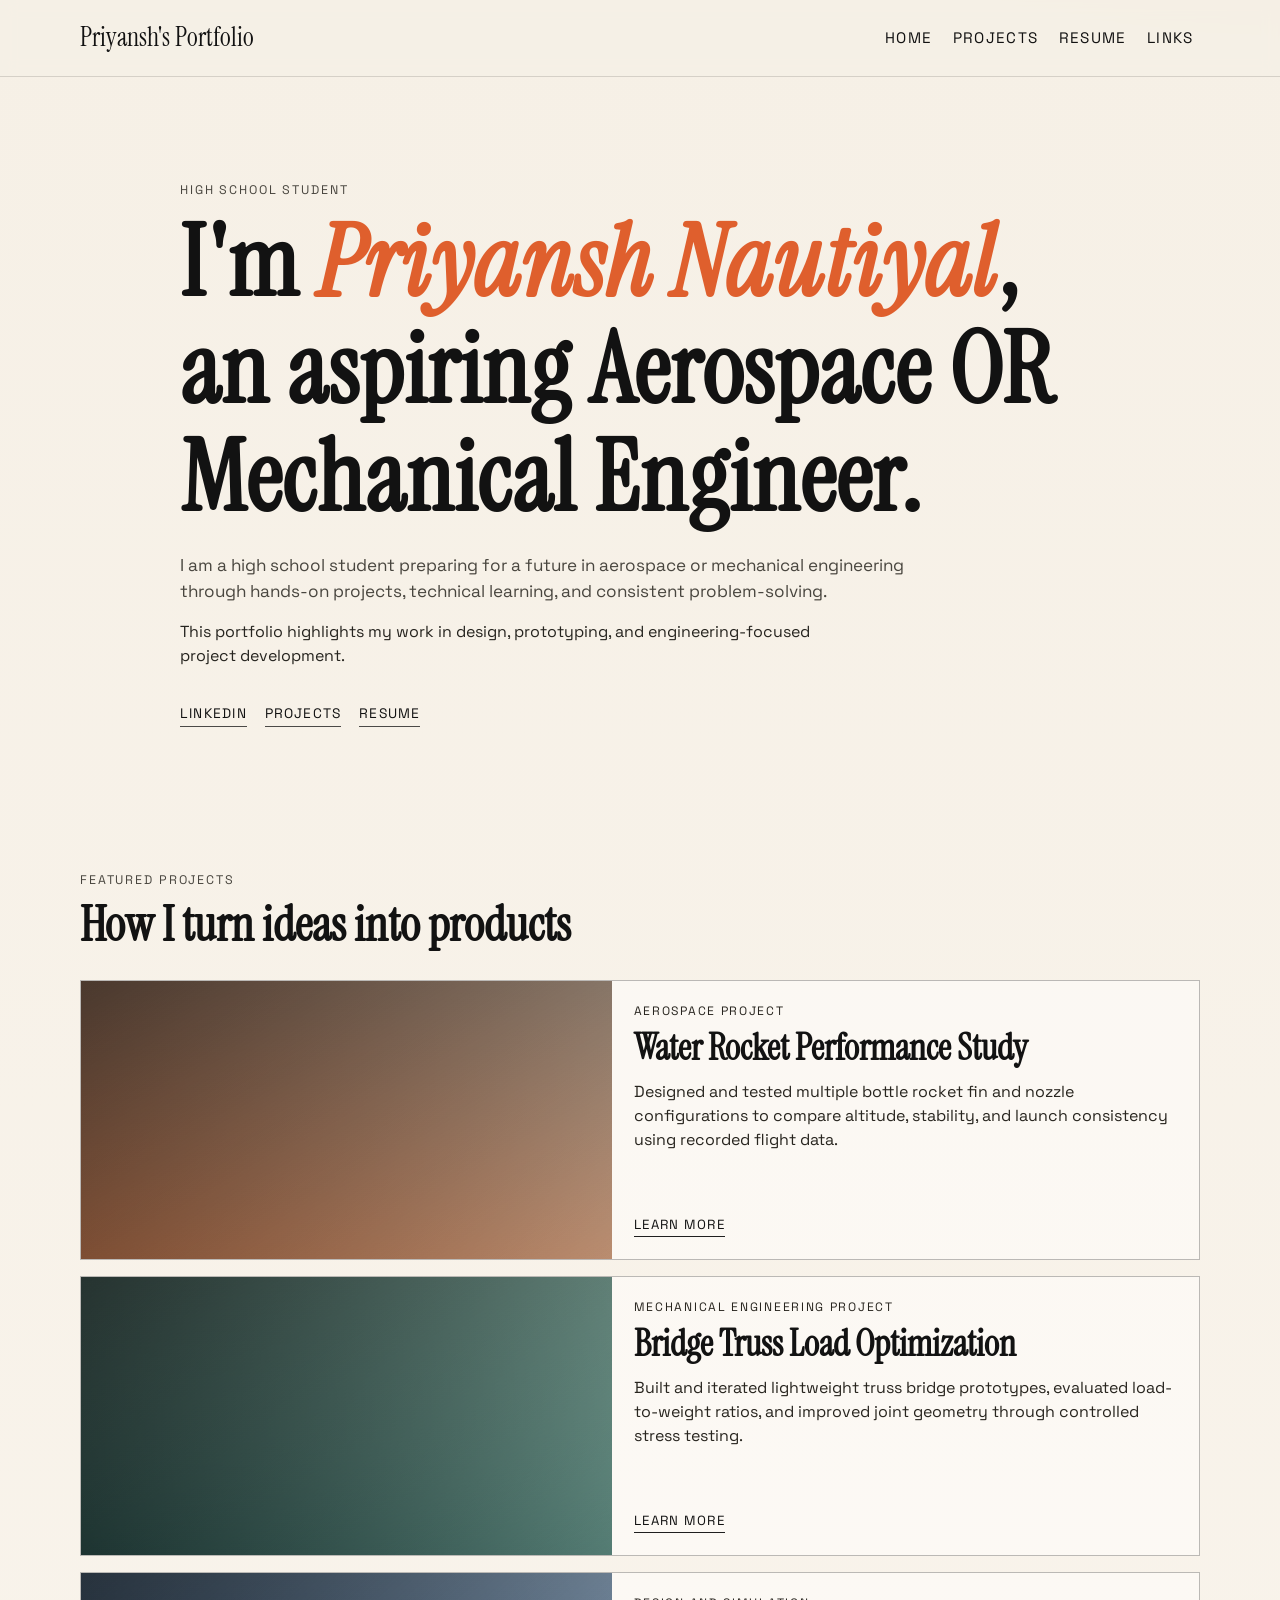
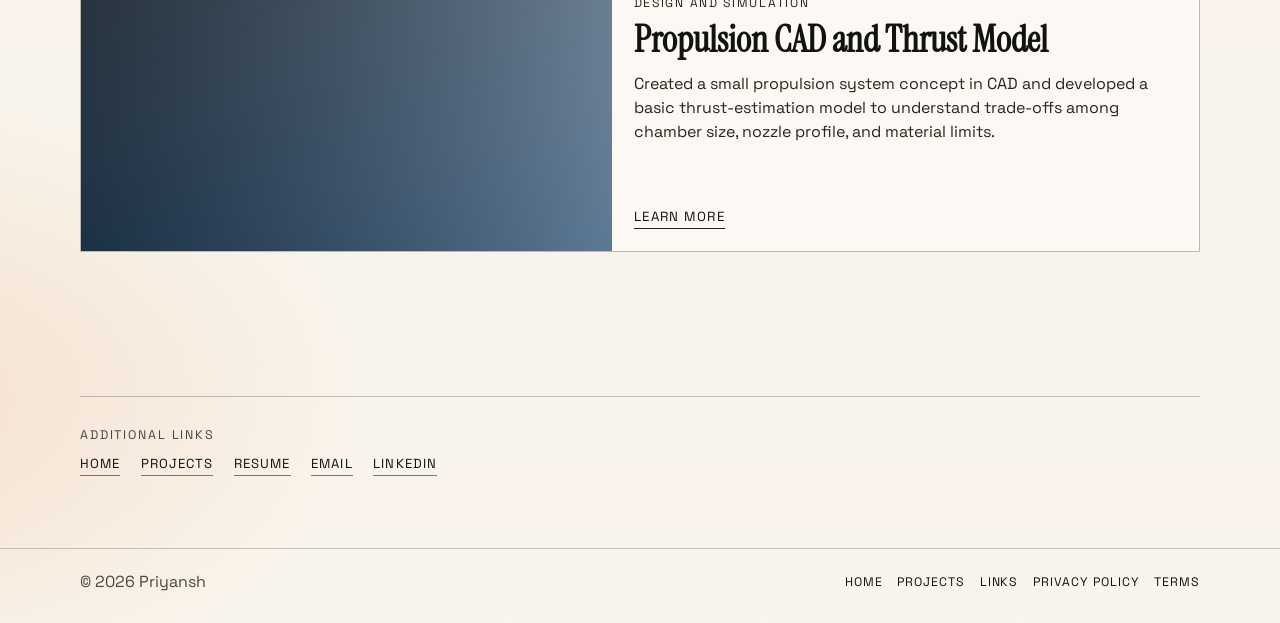
==== index.html @ aba11c91 "Add files via upload" ====
<!DOCTYPE html>
<html lang="en">
  <head>
    <meta charset="UTF-8" />
    <meta name="viewport" content="width=device-width, initial-scale=1.0" />
    <meta
      name="description"
      content="Priyansh portfolio: Projects, skills, and contact information."
    />
    <title>Priyansh | Portfolio</title>
    <link rel="icon" type="image/svg+xml" href="favicon.svg" />
    <link rel="preconnect" href="https://fonts.googleapis.com" />
    <link rel="preconnect" href="https://fonts.gstatic.com" crossorigin />
    <link
      href="https://fonts.googleapis.com/css2?family=Instrument+Serif:ital@0;1&family=Space+Grotesk:wght@400;500;700&display=swap"
      rel="stylesheet"
    />
    <link rel="stylesheet" href="styles.css" />
  </head>
  <body>
    <header class="site-header">
      <div class="container nav-wrap">
        <a class="brand" href="#home">
          <span class="brand-text">Priyansh's Portfolio</span>
        </a>

        <button class="menu-toggle" aria-label="Toggle navigation" aria-expanded="false">
          <span></span>
          <span></span>
        </button>

        <nav class="site-nav" aria-label="Primary navigation">
          <a href="#home">Home</a>
          <a href="#projects">Projects</a>
          <a href="resume.html">Resume</a>
          <a href="#additional-links">Links</a>
        </nav>
      </div>
    </header>

    <main id="home">
      <section class="hero section">
        <div class="container hero-wrap">
          <p class="eyebrow">High School Student</p>
          <h1>
            I'm <span class="accent">Priyansh Nautiyal</span>,<br />
            an aspiring Aerospace OR Mechanical Engineer.
          </h1>
          <p class="lead">
            I am a high school student preparing for a future in aerospace or 
            mechanical engineering through hands-on projects, technical learning,
            and consistent problem-solving.
          </p>
          <p class="supporting-text">
            This portfolio highlights my work in design, prototyping, and
            engineering-focused project development.
          </p>
          <div class="quick-links">
            <a href="https://www.linkedin.com/in/priyansh-nautiyal-b51570397/" target="_blank" rel="noreferrer">LinkedIn</a>
            <a href="#projects">Projects</a>
            <a id="resume" href="resume.html" aria-label="Open resume">Resume</a>
          </div>
        </div>
      </section>

      <section id="projects" class="section projects">
        <div class="container">
          <div class="section-head">
            <p class="eyebrow">Featured Projects</p>
            <h2>How I turn ideas into products</h2>
          </div>

          <div class="project-list">
            <article class="project-row">
              <div class="project-image project-image-one" aria-hidden="true"></div>
              <div class="project-copy">
                <p class="project-type">Aerospace Project</p>
                <h3>Water Rocket Performance Study</h3>
                <p>
                  Designed and tested multiple bottle rocket fin and nozzle
                  configurations to compare altitude, stability, and launch
                  consistency using recorded flight data.
                </p>
                <a href="#" aria-label="Learn more about Water Rocket Performance Study">Learn More</a>
              </div>
            </article>

            <article class="project-row">
              <div class="project-image project-image-two" aria-hidden="true"></div>
              <div class="project-copy">
                <p class="project-type">Mechanical Engineering Project</p>
                <h3>Bridge Truss Load Optimization</h3>
                <p>
                  Built and iterated lightweight truss bridge prototypes,
                  evaluated load-to-weight ratios, and improved joint geometry
                  through controlled stress testing.
                </p>
                <a href="#" aria-label="Learn more about Bridge Truss Load Optimization">Learn More</a>
              </div>
            </article>

            <article class="project-row">
              <div class="project-image project-image-three" aria-hidden="true"></div>
              <div class="project-copy">
                <p class="project-type">Design and Simulation</p>
                <h3>Propulsion CAD and Thrust Model</h3>
                <p>
                  Created a small propulsion system concept in CAD and developed
                  a basic thrust-estimation model to understand trade-offs among
                  chamber size, nozzle profile, and material limits.
                </p>
                <a href="#" aria-label="Learn more about Propulsion CAD and Thrust Model">Learn More</a>
              </div>
            </article>
          </div>
        </div>
      </section>

      <section id="additional-links" class="section additional-links">
        <div class="container additional-links-wrap">
          <p class="eyebrow">Additional Links</p>
          <div class="additional-links-list">
            <a href="#home">Home</a>
            <a href="#projects">Projects</a>
            <a href="resume.html">Resume</a>
            <a href="mailto:Priyansh.nautiyal@gmail.com">Email</a>
            <!--<a href="https://github.com/priyansh-nautiyal" target="_blank" rel="noreferrer">GitHub</a>-->
            <a href="https://www.linkedin.com/in/priyansh-nautiyal-b51570397/" target="_blank" rel="noreferrer">LinkedIn</a>
            <!--<a href="https://www.instagram.com/your-instagram-username" target="_blank" rel="noreferrer">Instagram</a>
            <a href="https://twitter.com/your-twitter-username" target="_blank" rel="noreferrer">Twitter</a>-->
          </div>
        </div>
      </section>
    </main>

    <footer class="site-footer">
      <div class="container footer-wrap">
        <p>&copy; <span id="year"></span> Priyansh</p>
        <nav class="footer-links" aria-label="Footer navigation">
          <a href="#home">Home</a>
          <a href="#projects">Projects</a>
          <a href="#additional-links">Links</a>
          <a href="privacy.html">Privacy Policy</a>
          <a href="terms.html">Terms</a>
        </nav>
      </div>
    </footer>

    <script src="script.js"></script>
  </body>
</html>
---- styles.css ----
:root {
  --bg: #f6f0e6;
  --bg-strong: #f0e4d2;
  --text: #121212;
  --muted: #49463f;
  --line: #1f1f1f;
  --accent: #df5f2d;
  --accent-soft: #f2c7a2;
  --max-width: 1120px;
}

* {
  box-sizing: border-box;
}

html {
  scroll-behavior: smooth;
}

body {
  margin: 0;
  color: var(--text);
  font-family: "Space Grotesk", "Segoe UI", sans-serif;
  line-height: 1.5;
  background:
    radial-gradient(1000px 450px at 100% -8%, rgba(223, 95, 45, 0.14), transparent 55%),
    radial-gradient(850px 500px at -12% 90%, rgba(242, 199, 162, 0.45), transparent 60%),
    linear-gradient(180deg, var(--bg) 0%, #f9f4ec 100%);
}

.container {
  width: min(92%, var(--max-width));
  margin: 0 auto;
}

.section {
  padding: 4.5rem 0;
}

.site-header {
  position: sticky;
  top: 0;
  z-index: 30;
  background: rgba(246, 240, 230, 0.9);
  backdrop-filter: blur(8px);
  border-bottom: 1px solid rgba(18, 18, 18, 0.14);
}

.nav-wrap {
  min-height: 76px;
  display: flex;
  align-items: center;
  justify-content: space-between;
  gap: 1.1rem;
}

.brand {
  text-decoration: none;
  color: var(--text);
  letter-spacing: 0.01em;
  margin-right: auto;
}

.brand-text {
  font-family: "Instrument Serif", Georgia, serif;
  font-size: 1.6rem;
}

.site-nav {
  display: flex;
  gap: 1.25rem;
  margin-right: 0.4rem;
}

.site-nav a {
  color: var(--text);
  text-decoration: none;
  font-size: 0.95rem;
  text-transform: uppercase;
  letter-spacing: 0.09em;
  position: relative;
}

.site-nav a::after {
  content: "";
  position: absolute;
  left: 0;
  bottom: -0.35rem;
  width: 100%;
  height: 1px;
  background: var(--line);
  transform: scaleX(0);
  transform-origin: left;
  transition: transform 0.25s ease;
}

.site-nav a:hover::after,
.site-nav a:focus-visible::after {
  transform: scaleX(1);
}

.menu-toggle {
  display: none;
  border: 0;
  background: transparent;
  cursor: pointer;
}

.menu-toggle span {
  display: block;
  width: 28px;
  height: 2px;
  margin: 6px 0;
  background: var(--text);
  transition: transform 0.2s ease;
}

.hero {
  padding-top: 6.5rem;
}

.hero-wrap {
  max-width: 920px;
}

.eyebrow {
  margin: 0 0 0.6rem;
  text-transform: uppercase;
  letter-spacing: 0.15em;
  font-size: 0.78rem;
  color: var(--muted);
}

h1,
h2,
h3 {
  margin: 0;
  line-height: 1.08;
}

h1 {
  font-family: "Instrument Serif", Georgia, serif;
  font-size: clamp(2.4rem, 8vw, 6.2rem);
  letter-spacing: 0.01em;
  margin-bottom: 1.4rem;
}

.accent {
  color: var(--accent);
  font-style: italic;
}

.lead {
  max-width: 68ch;
  color: var(--muted);
  margin: 0 0 1rem;
  font-size: 1.07rem;
}

.supporting-text {
  max-width: 68ch;
  margin: 0 0 2rem;
  color: #26241f;
}

.quick-links {
  display: flex;
  flex-wrap: wrap;
  gap: 1.1rem;
}

.quick-links a {
  text-decoration: none;
  color: var(--text);
  border-bottom: 1px solid rgba(18, 18, 18, 0.75);
  padding: 0.15rem 0;
  font-size: 0.86rem;
  text-transform: uppercase;
  letter-spacing: 0.09em;
  transition: color 0.2s ease, border-color 0.2s ease;
}

.quick-links a:hover,
.quick-links a:focus-visible {
  color: var(--accent);
  border-color: var(--accent);
}

.section-head {
  margin-bottom: 1.8rem;
}

h2 {
  font-family: "Instrument Serif", Georgia, serif;
  font-size: clamp(1.7rem, 4vw, 3rem);
}

.project-list {
  display: grid;
  gap: 1rem;
}

.project-row {
  display: grid;
  grid-template-columns: 0.95fr 1.05fr;
  min-height: 280px;
  border: 1px solid rgba(18, 18, 18, 0.28);
  background: rgba(255, 255, 255, 0.45);
}

.project-image {
  min-height: 100%;
}

.project-image-one {
  background:
    linear-gradient(150deg, rgba(18, 18, 18, 0.75), rgba(18, 18, 18, 0.25)),
    linear-gradient(35deg, #ee8d57, #f6d4b8);
}

.project-image-two {
  background:
    linear-gradient(150deg, rgba(13, 13, 13, 0.72), rgba(13, 13, 13, 0.15)),
    linear-gradient(25deg, #2b544f, #9cd2c2);
}

.project-image-three {
  background:
    linear-gradient(140deg, rgba(19, 19, 19, 0.72), rgba(19, 19, 19, 0.22)),
    linear-gradient(35deg, #27527c, #a8c8e8);
}

.project-copy {
  padding: 1.35rem;
  display: flex;
  flex-direction: column;
}

.project-type {
  margin: 0;
  color: var(--muted);
  font-size: 0.76rem;
  text-transform: uppercase;
  letter-spacing: 0.14em;
}

h3 {
  margin: 0.55rem 0 0.75rem;
  font-family: "Instrument Serif", Georgia, serif;
  font-size: clamp(1.5rem, 2.8vw, 2.3rem);
}

.project-copy p {
  margin: 0;
  max-width: 56ch;
  color: #28251f;
}

.project-copy a {
  align-self: flex-start;
  margin-top: auto;
  text-transform: uppercase;
  letter-spacing: 0.11em;
  text-decoration: none;
  color: var(--text);
  border-bottom: 1px solid var(--line);
  padding-bottom: 0.1rem;
  font-size: 0.83rem;
}

.project-copy a:hover,
.project-copy a:focus-visible {
  color: var(--accent);
  border-color: var(--accent);
}

.additional-links-wrap {
  border-top: 1px solid rgba(18, 18, 18, 0.25);
  padding-top: 1.8rem;
}

.additional-links-list {
  display: flex;
  flex-wrap: wrap;
  gap: 1rem 1.3rem;
}

.additional-links-list a {
  color: var(--text);
  text-decoration: none;
  border-bottom: 1px solid rgba(18, 18, 18, 0.55);
  text-transform: uppercase;
  letter-spacing: 0.08em;
  font-size: 0.82rem;
  padding-bottom: 0.1rem;
}

.additional-links-list a:hover,
.additional-links-list a:focus-visible {
  border-color: var(--accent);
  color: var(--accent);
}

.site-footer {
  border-top: 1px solid rgba(18, 18, 18, 0.22);
  padding: 1.3rem 0 1.8rem;
}

.footer-wrap {
  display: flex;
  justify-content: space-between;
  align-items: center;
  gap: 0.8rem;
  flex-wrap: wrap;
}

.footer-wrap p {
  margin: 0;
  color: var(--muted);
}

.footer-links {
  display: flex;
  flex-wrap: wrap;
  gap: 0.9rem;
}

.footer-links a {
  position: relative;
  display: inline-block;
  padding: 0.15rem 0;
  color: var(--text);
  text-decoration: none;
  text-transform: uppercase;
  letter-spacing: 0.08em;
  font-size: 0.77rem;
  transition: color 0.2s ease;
}

.footer-links a::after {
  content: "";
  position: absolute;
  left: 0;
  bottom: -0.1rem;
  width: 100%;
  height: 1px;
  background: currentColor;
  transform: scaleX(0);
  transform-origin: left;
  transition: transform 0.2s ease;
}

@media (hover: hover) and (pointer: fine) {
  .footer-links a:hover {
    color: var(--accent);
  }

  .footer-links a:hover::after {
    transform: scaleX(1);
  }
}

.footer-links a:focus-visible {
  color: var(--accent);
  outline: 2px solid var(--accent);
  outline-offset: 3px;
}

.footer-links a:focus-visible::after {
  transform: scaleX(1);
}

@media (prefers-reduced-motion: reduce) {
  .footer-links a,
  .footer-links a::after {
    transition: none;
  }
}

.legal-wrap {
  max-width: 860px;
}

.legal-wrap h1 {
  font-family: "Instrument Serif", Georgia, serif;
  font-size: clamp(2rem, 5vw, 3.7rem);
  margin-bottom: 1.2rem;
}

.legal-wrap h2 {
  margin-top: 2rem;
  font-size: clamp(1.25rem, 3vw, 1.8rem);
}

.legal-wrap p {
  margin: 0.65rem 0;
  color: #2a2721;
}

.legal-wrap a {
  color: var(--text);
  text-decoration: none;
  border-bottom: 1px solid rgba(18, 18, 18, 0.5);
}

.legal-wrap a:hover,
.legal-wrap a:focus-visible {
  color: var(--accent);
  border-color: var(--accent);
}

.resume-page {
  background:
    radial-gradient(800px 420px at 95% -5%, rgba(43, 84, 79, 0.17), transparent 56%),
    radial-gradient(900px 480px at -12% 92%, rgba(39, 82, 124, 0.18), transparent 62%),
    linear-gradient(180deg, #f8f3eb 0%, #f2e8db 100%);
}

.resume-layout {
  display: grid;
  grid-template-columns: 340px minmax(0, 1fr);
  gap: 1rem;
  align-items: start;
}

.resume-sidebar,
.resume-main {
  border: 1px solid rgba(18, 18, 18, 0.22);
  background: rgba(255, 255, 255, 0.64);
}

.resume-sidebar {
  padding: 1.5rem 1.3rem;
  position: sticky;
  top: 92px;
}

.resume-sidebar h1 {
  font-family: "Instrument Serif", Georgia, serif;
  font-size: clamp(2rem, 4.4vw, 2.7rem);
  margin: 0 0 0.8rem;
}

.resume-tagline {
  margin: 0 0 1.5rem;
  color: #2e2a24;
}

.resume-contact {
  padding-top: 1rem;
  margin-top: 1rem;
  border-top: 1px solid rgba(18, 18, 18, 0.2);
}

.resume-contact h2 {
  font-size: 1.15rem;
  margin-bottom: 0.65rem;
}

.resume-contact ul {
  margin: 0;
  padding: 0;
  list-style: none;
  display: grid;
  gap: 0.45rem;
}

.resume-contact a {
  color: var(--text);
  text-decoration: none;
  border-bottom: 1px solid rgba(18, 18, 18, 0.55);
}

.resume-contact a:hover,
.resume-contact a:focus-visible {
  color: var(--accent);
  border-color: var(--accent);
}

.resume-main {
  padding: 1rem;
  display: grid;
  gap: 1rem;
}

.resume-card {
  border: 1px solid rgba(18, 18, 18, 0.2);
  background: rgba(255, 255, 255, 0.9);
  padding: 1rem;
}

.resume-card h2 {
  margin-bottom: 0.7rem;
  font-size: clamp(1.3rem, 2.3vw, 1.75rem);
}

.resume-card h3 {
  font-size: 1.1rem;
  margin-bottom: 0.55rem;
}

.resume-card p {
  margin: 0;
  color: #2b2924;
}

.resume-card ul {
  margin: 0;
  padding-left: 1.15rem;
  color: #2b2924;
  display: grid;
  gap: 0.45rem;
}

.pill-group {
  display: flex;
  flex-wrap: wrap;
  gap: 0.55rem;
}

.pill-group span {
  border: 1px solid rgba(18, 18, 18, 0.24);
  padding: 0.35rem 0.65rem;
  font-size: 0.82rem;
  letter-spacing: 0.05em;
  text-transform: uppercase;
  background: rgba(242, 199, 162, 0.34);
}

@media (max-width: 900px) {
  .project-row {
    grid-template-columns: 1fr;
  }

  .project-image {
    min-height: 220px;
  }

  .resume-layout {
    grid-template-columns: 1fr;
  }

  .resume-sidebar {
    position: static;
  }
}

@media (max-width: 760px) {
  .menu-toggle {
    display: block;
    z-index: 35;
  }

  .site-nav {
    position: absolute;
    top: 75px;
    right: 4%;
    width: min(290px, 88vw);
    border: 1px solid rgba(18, 18, 18, 0.28);
    background: rgba(246, 240, 230, 0.98);
    padding: 1rem;
    display: grid;
    gap: 0.8rem;
    transform: translateY(-10px);
    opacity: 0;
    pointer-events: none;
    transition: transform 0.2s ease, opacity 0.2s ease;
  }

  .site-nav.open {
    transform: translateY(0);
    opacity: 1;
    pointer-events: auto;
  }

  .menu-toggle.open span:first-child {
    transform: translateY(8px) rotate(45deg);
  }

  .menu-toggle.open span:last-child {
    transform: translateY(-8px) rotate(-45deg);
  }

  .section {
    padding: 4rem 0;
  }

  .hero {
    padding-top: 5.5rem;
  }
}

@media (max-width: 520px) {
  .project-copy {
    padding: 1rem;
  }

  .additional-links-list {
    flex-direction: column;
    gap: 0.7rem;
  }
}
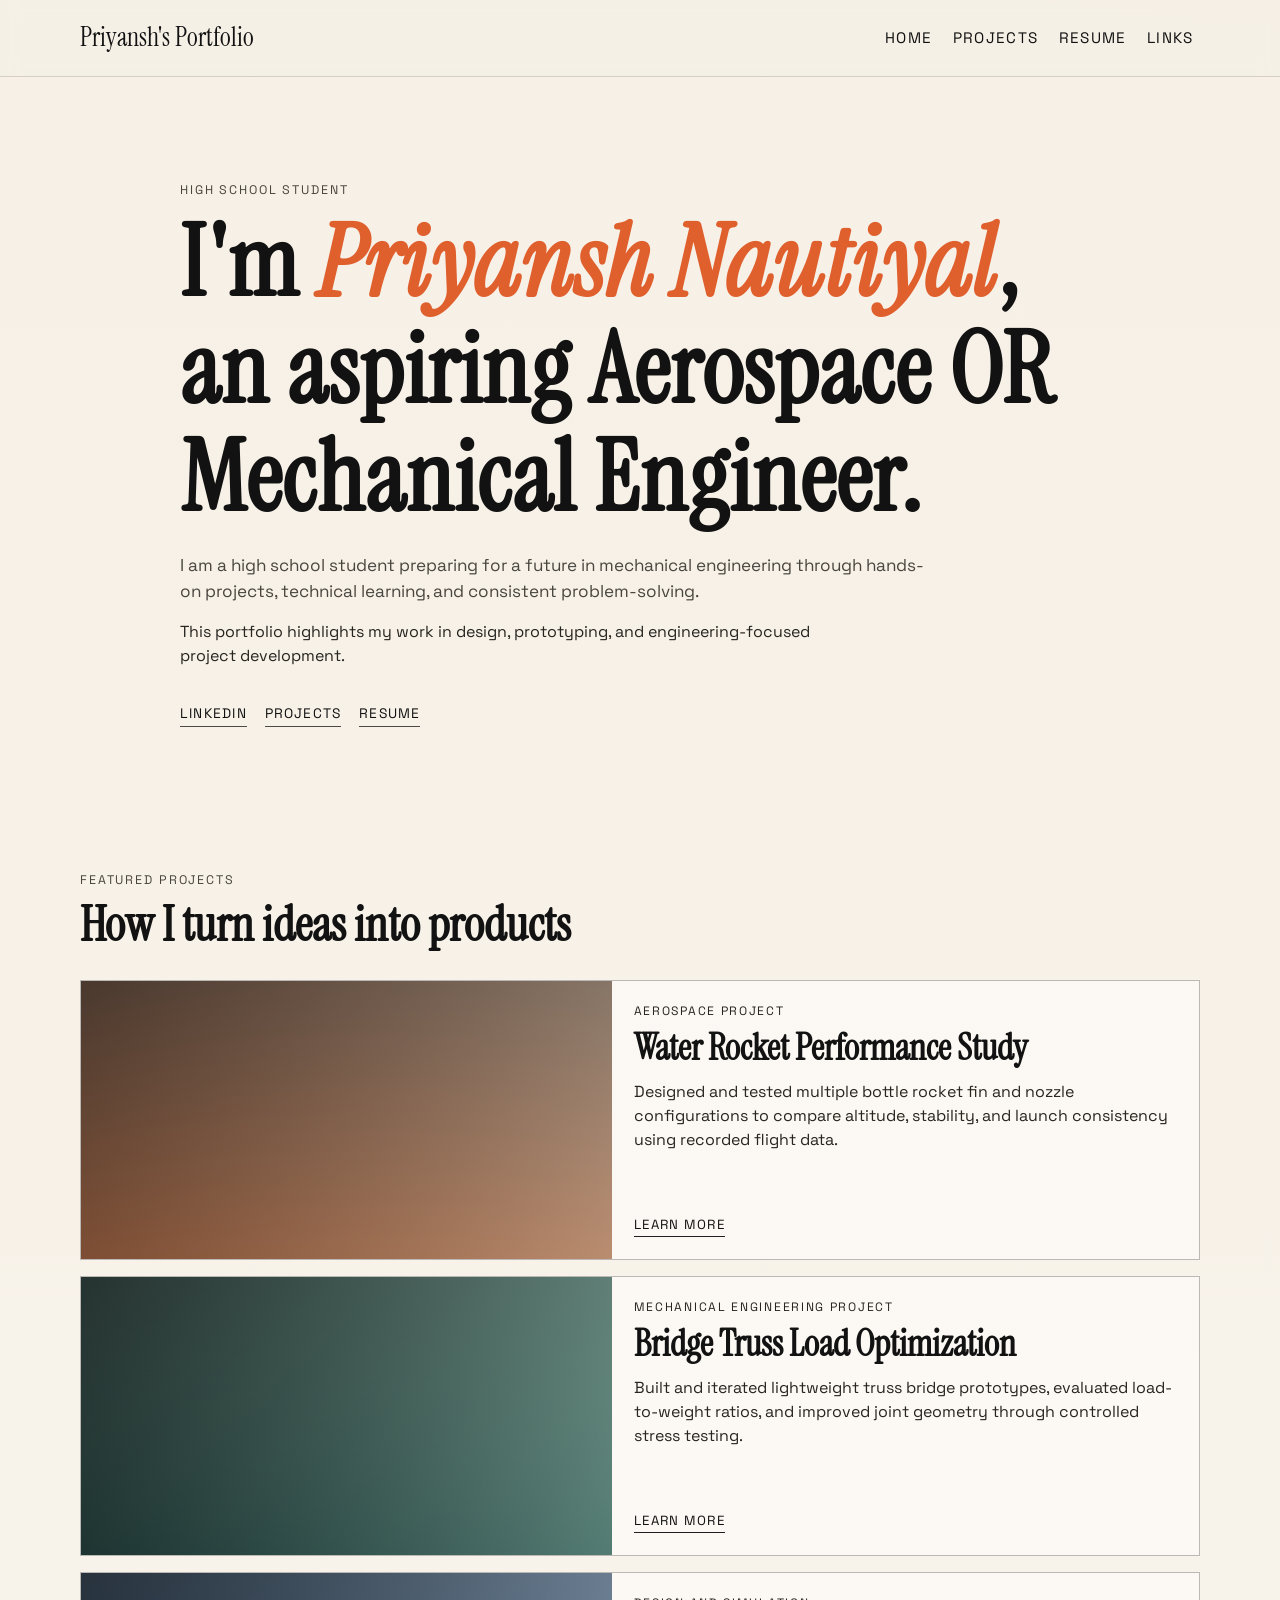
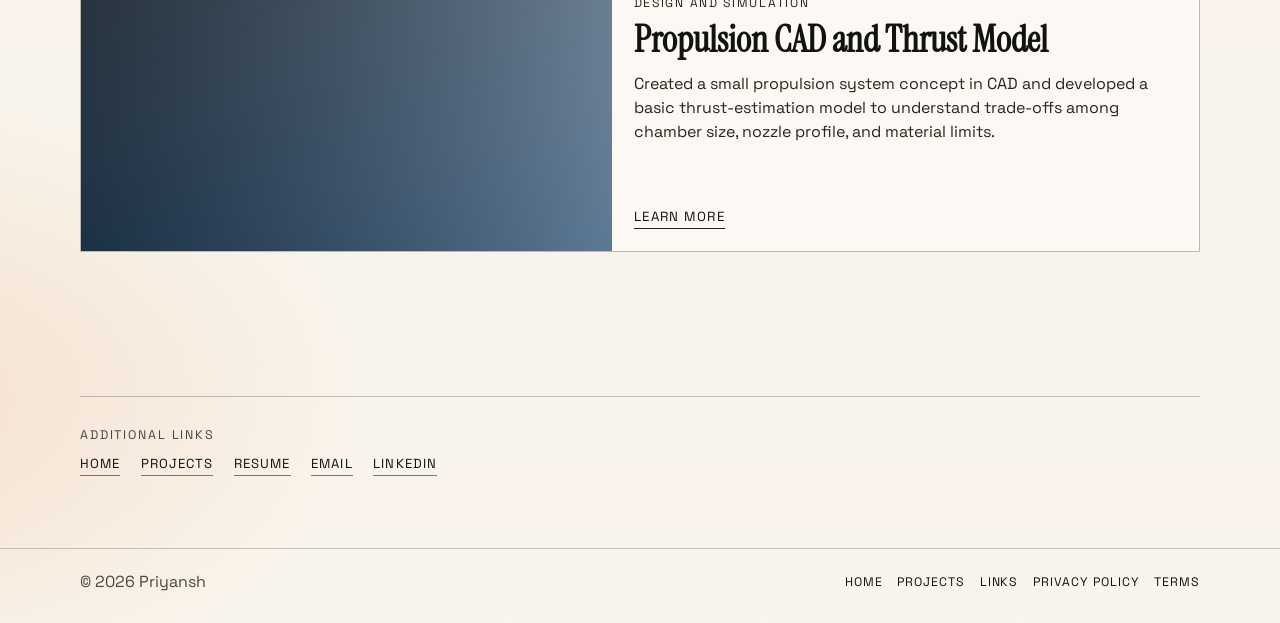
==== commit b358a7b0: "Fix HTML formatting issues" ====
--- a/index.html
+++ b/index.html
@@ -47,7 +47,7 @@
             an aspiring Aerospace OR Mechanical Engineer.
           </h1>
           <p class="lead">
-            I am a high school student preparing for a future in aerospace or 
+            I am a high school student preparing for a future in 
             mechanical engineering through hands-on projects, technical learning,
             and consistent problem-solving.
           </p>
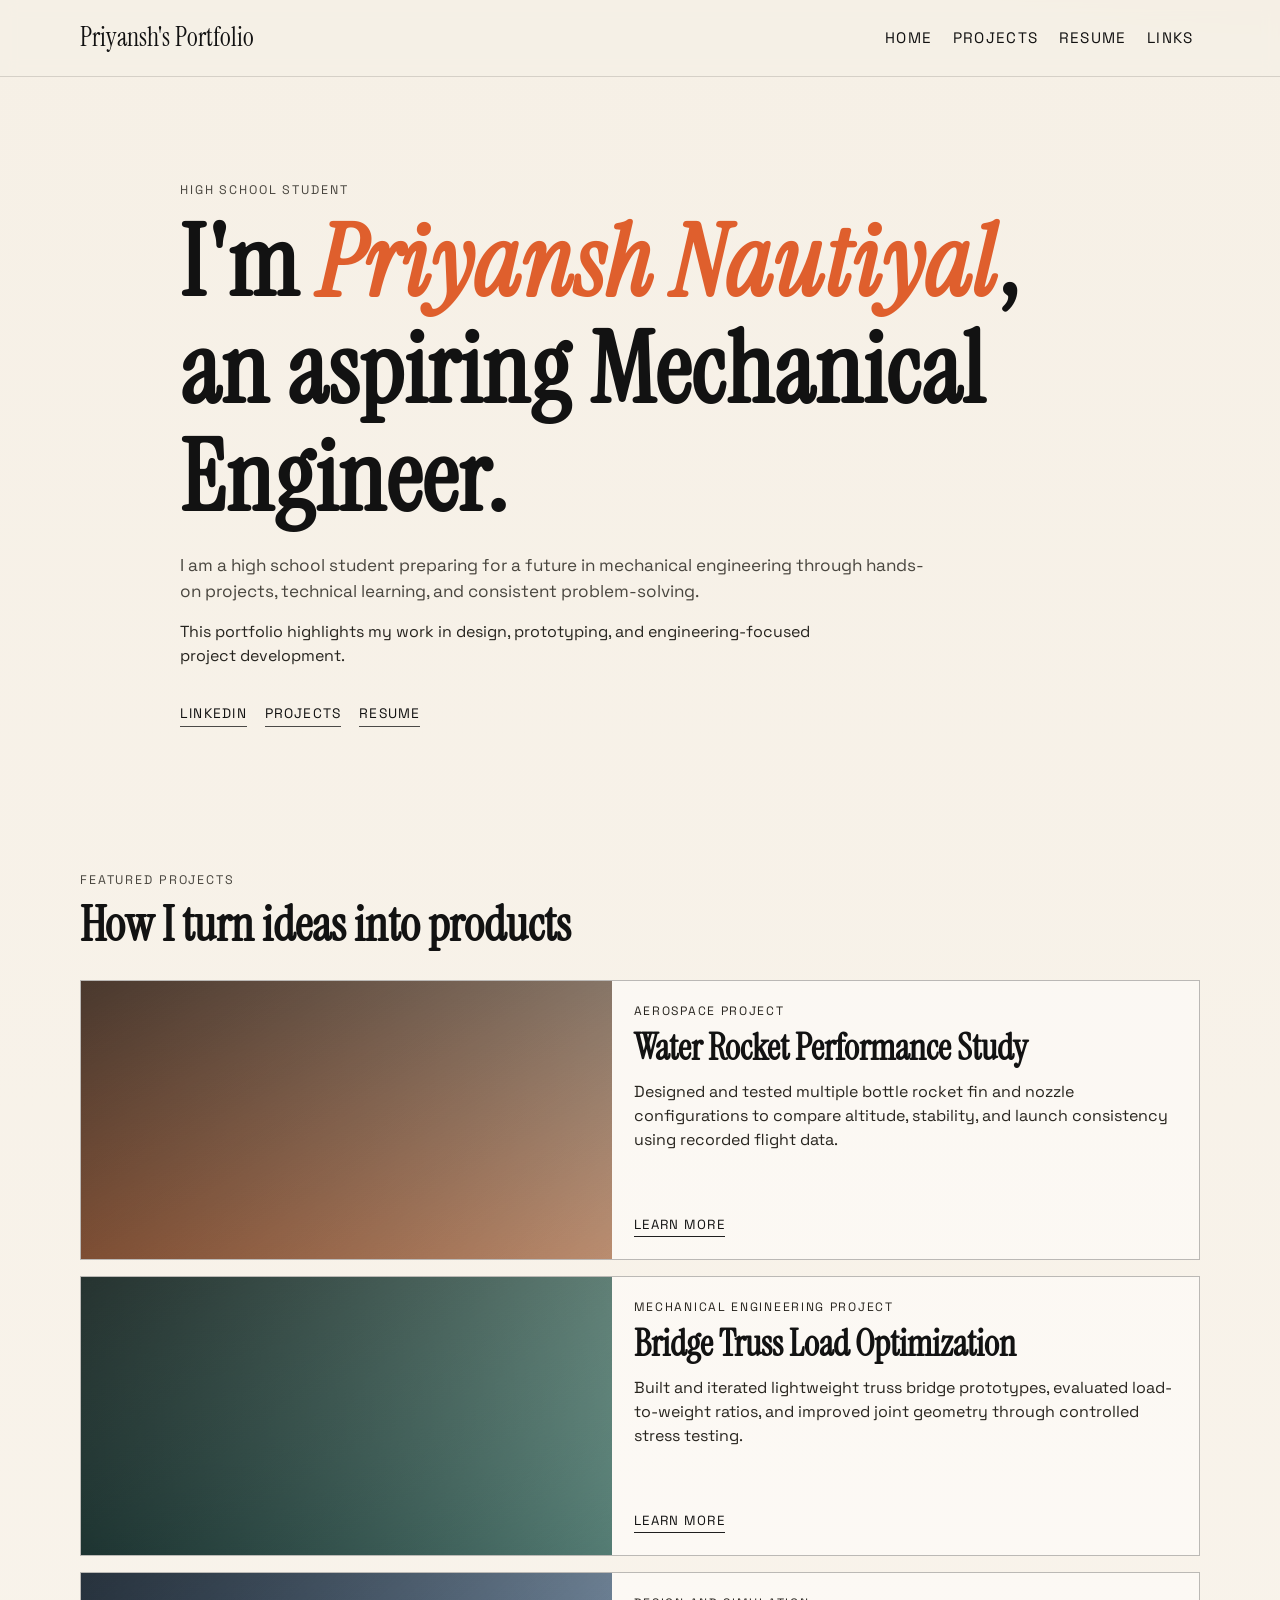
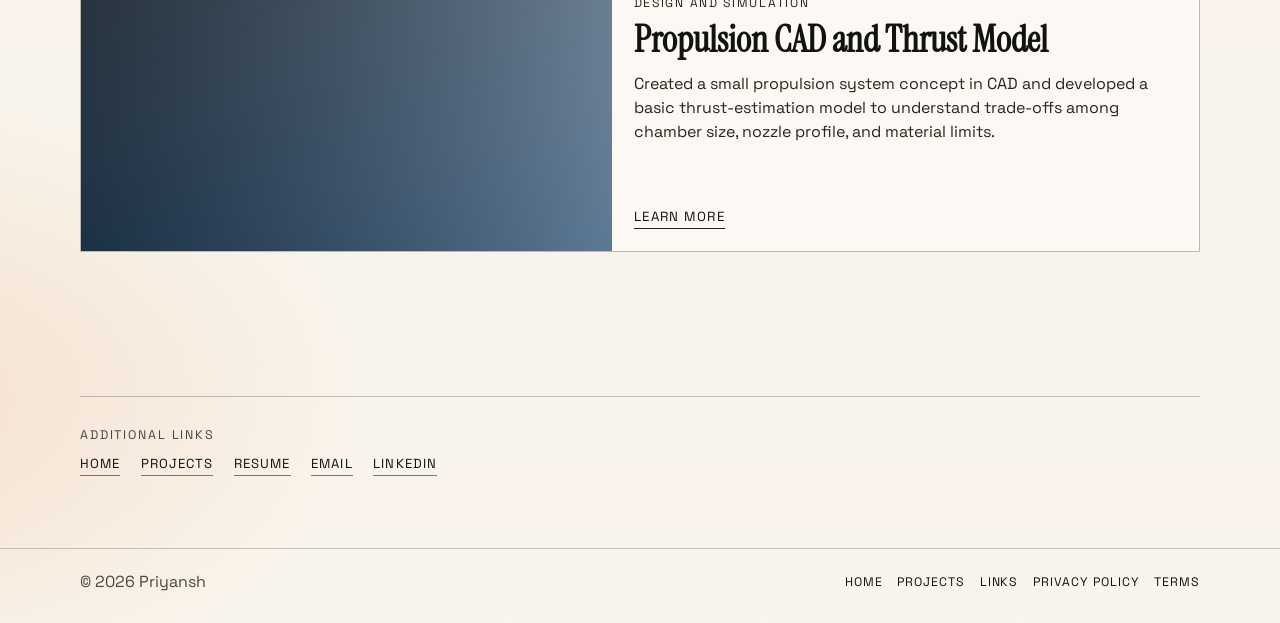
==== commit 2239feae: "Revise portfolio content and engineering focus Updated the portfolio content and corrected the engin" ====
--- a/index.html
+++ b/index.html
@@ -44,7 +44,7 @@
           <p class="eyebrow">High School Student</p>
           <h1>
             I'm <span class="accent">Priyansh Nautiyal</span>,<br />
-            an aspiring Aerospace OR Mechanical Engineer.
+            an aspiring Mechanical Engineer.
           </h1>
           <p class="lead">
             I am a high school student preparing for a future in 
